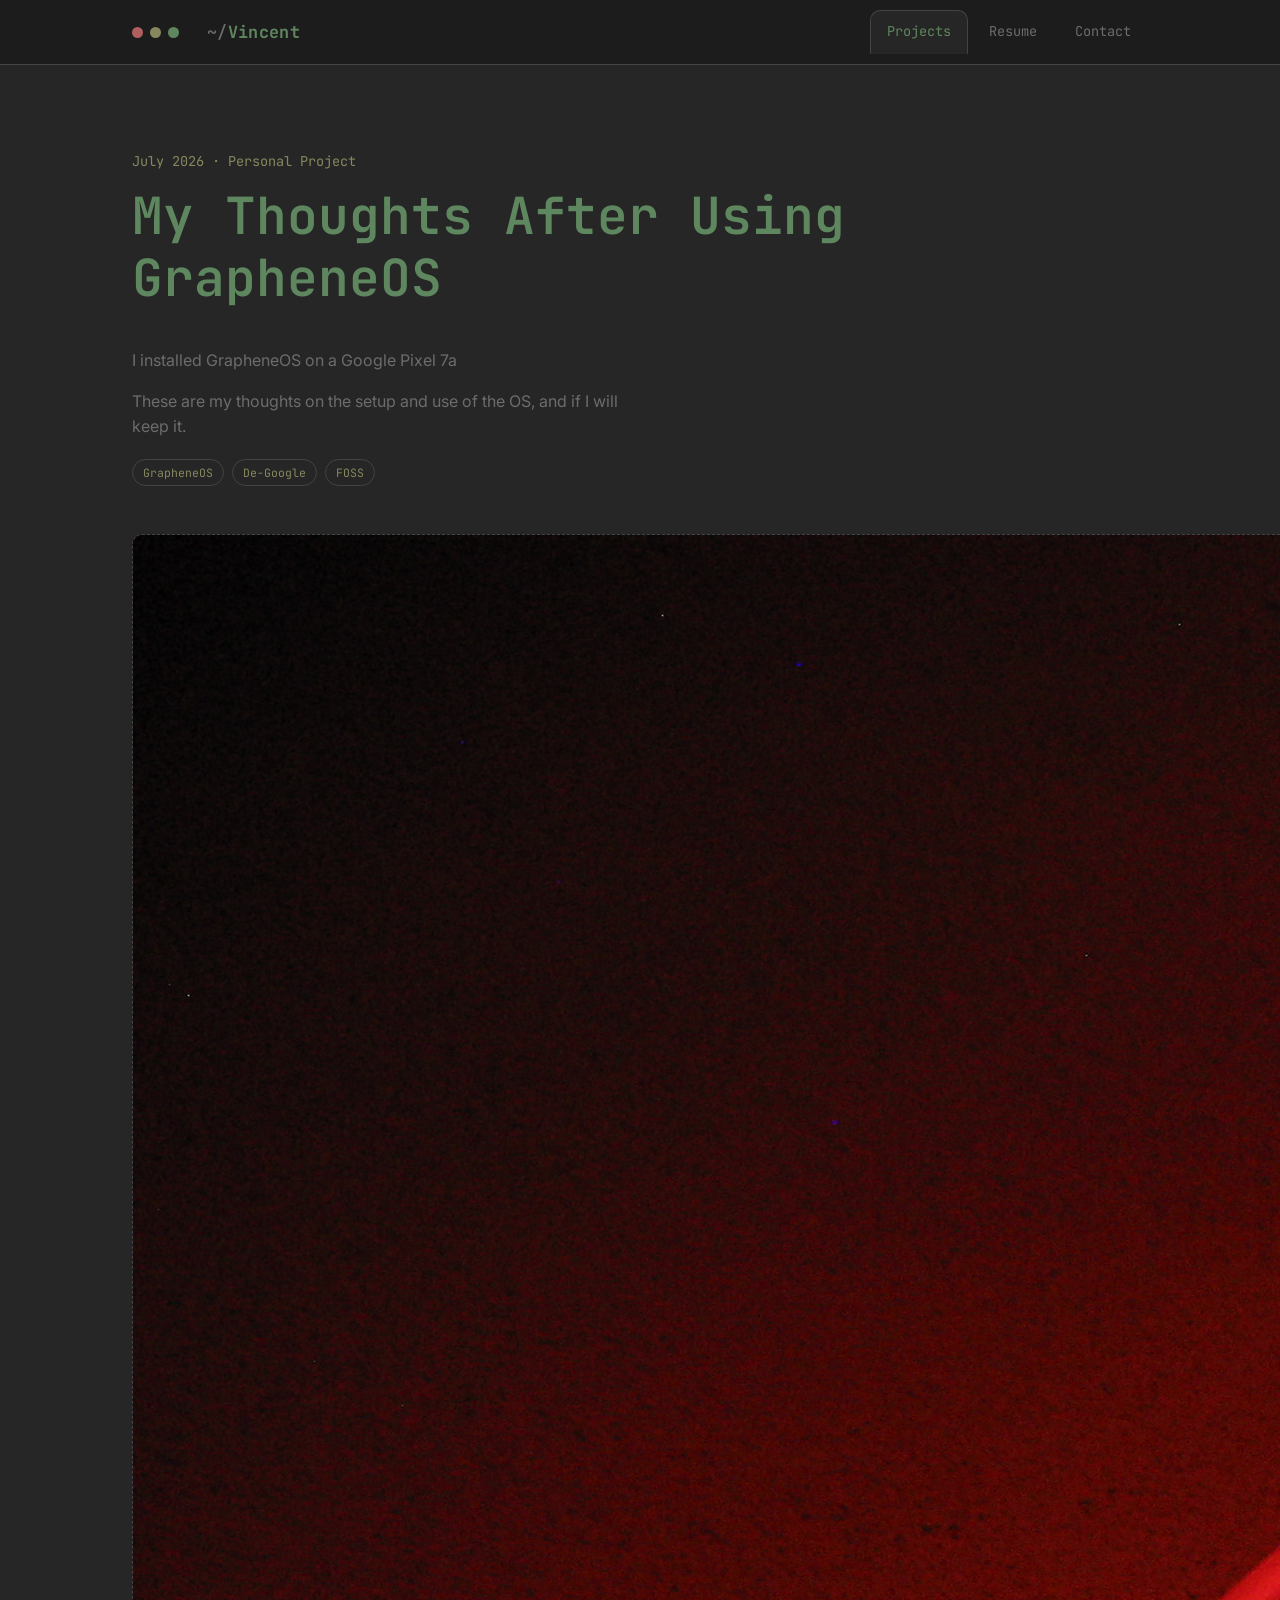
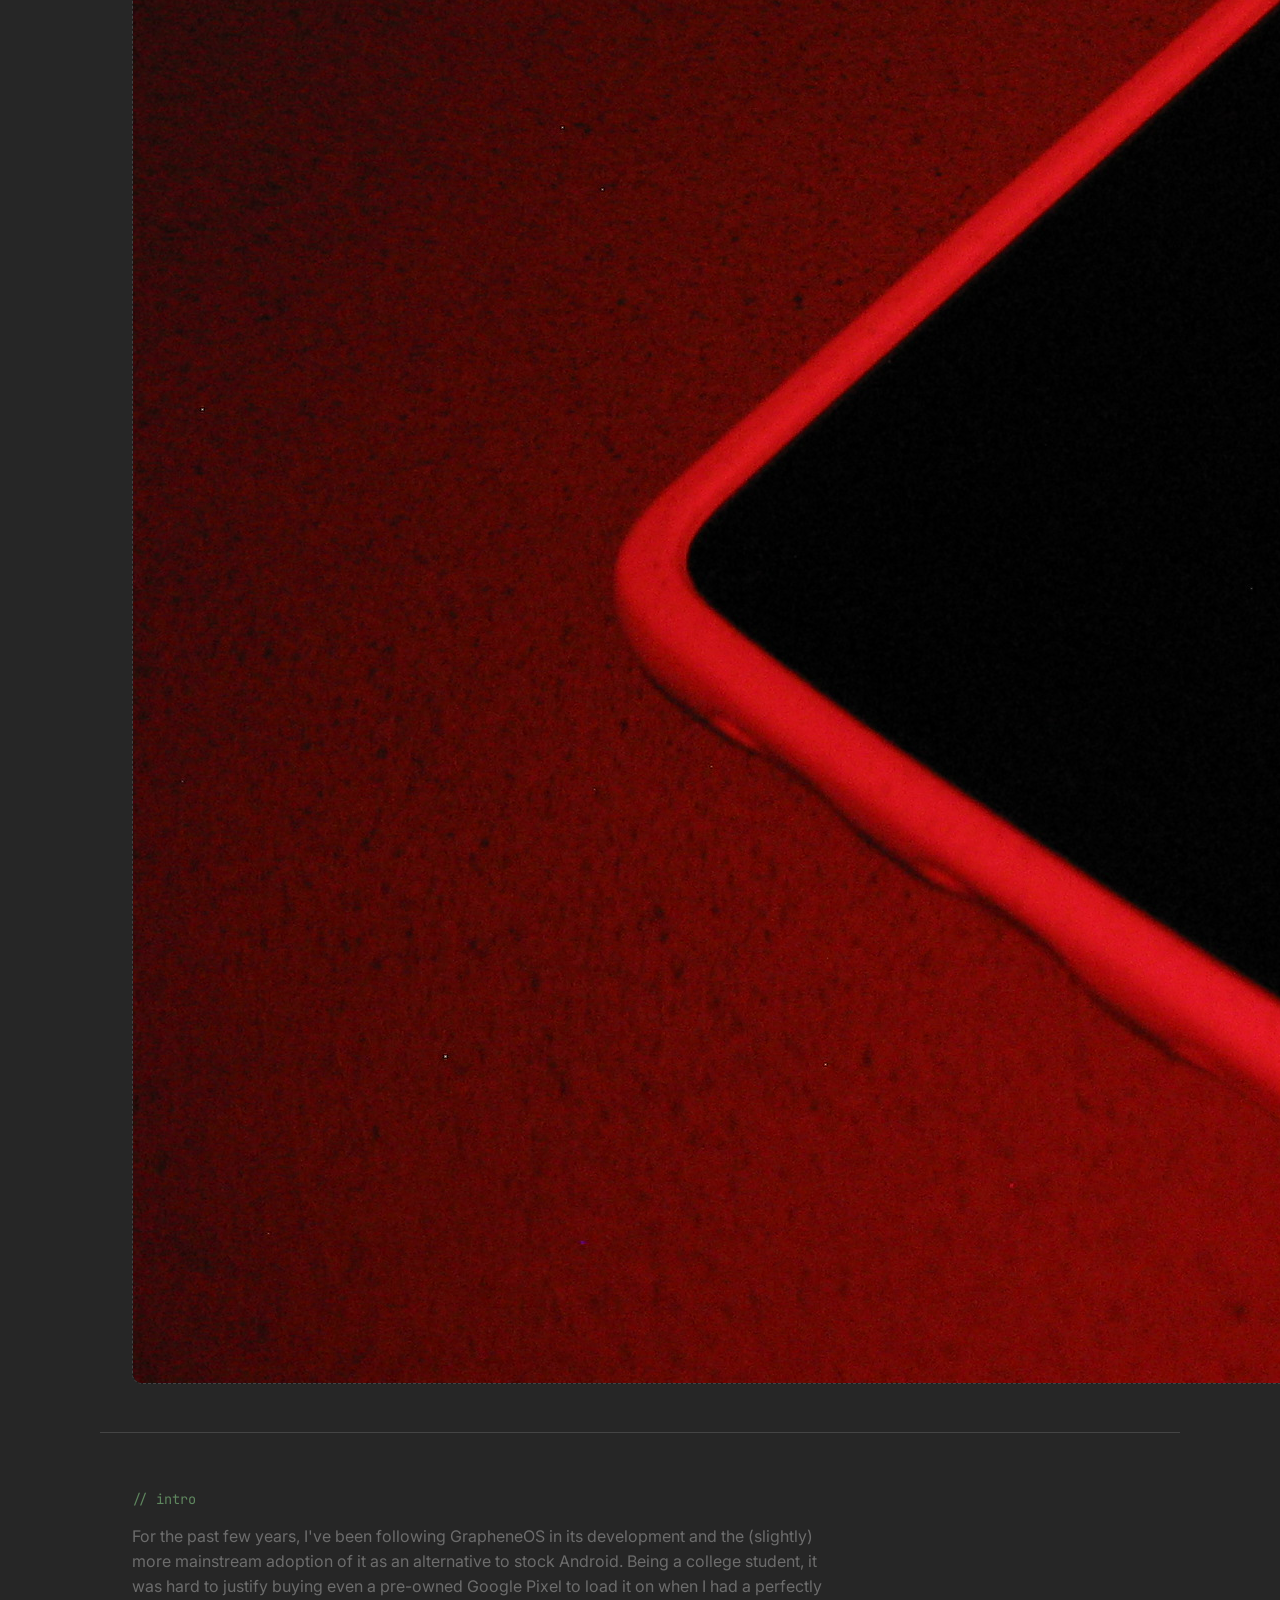
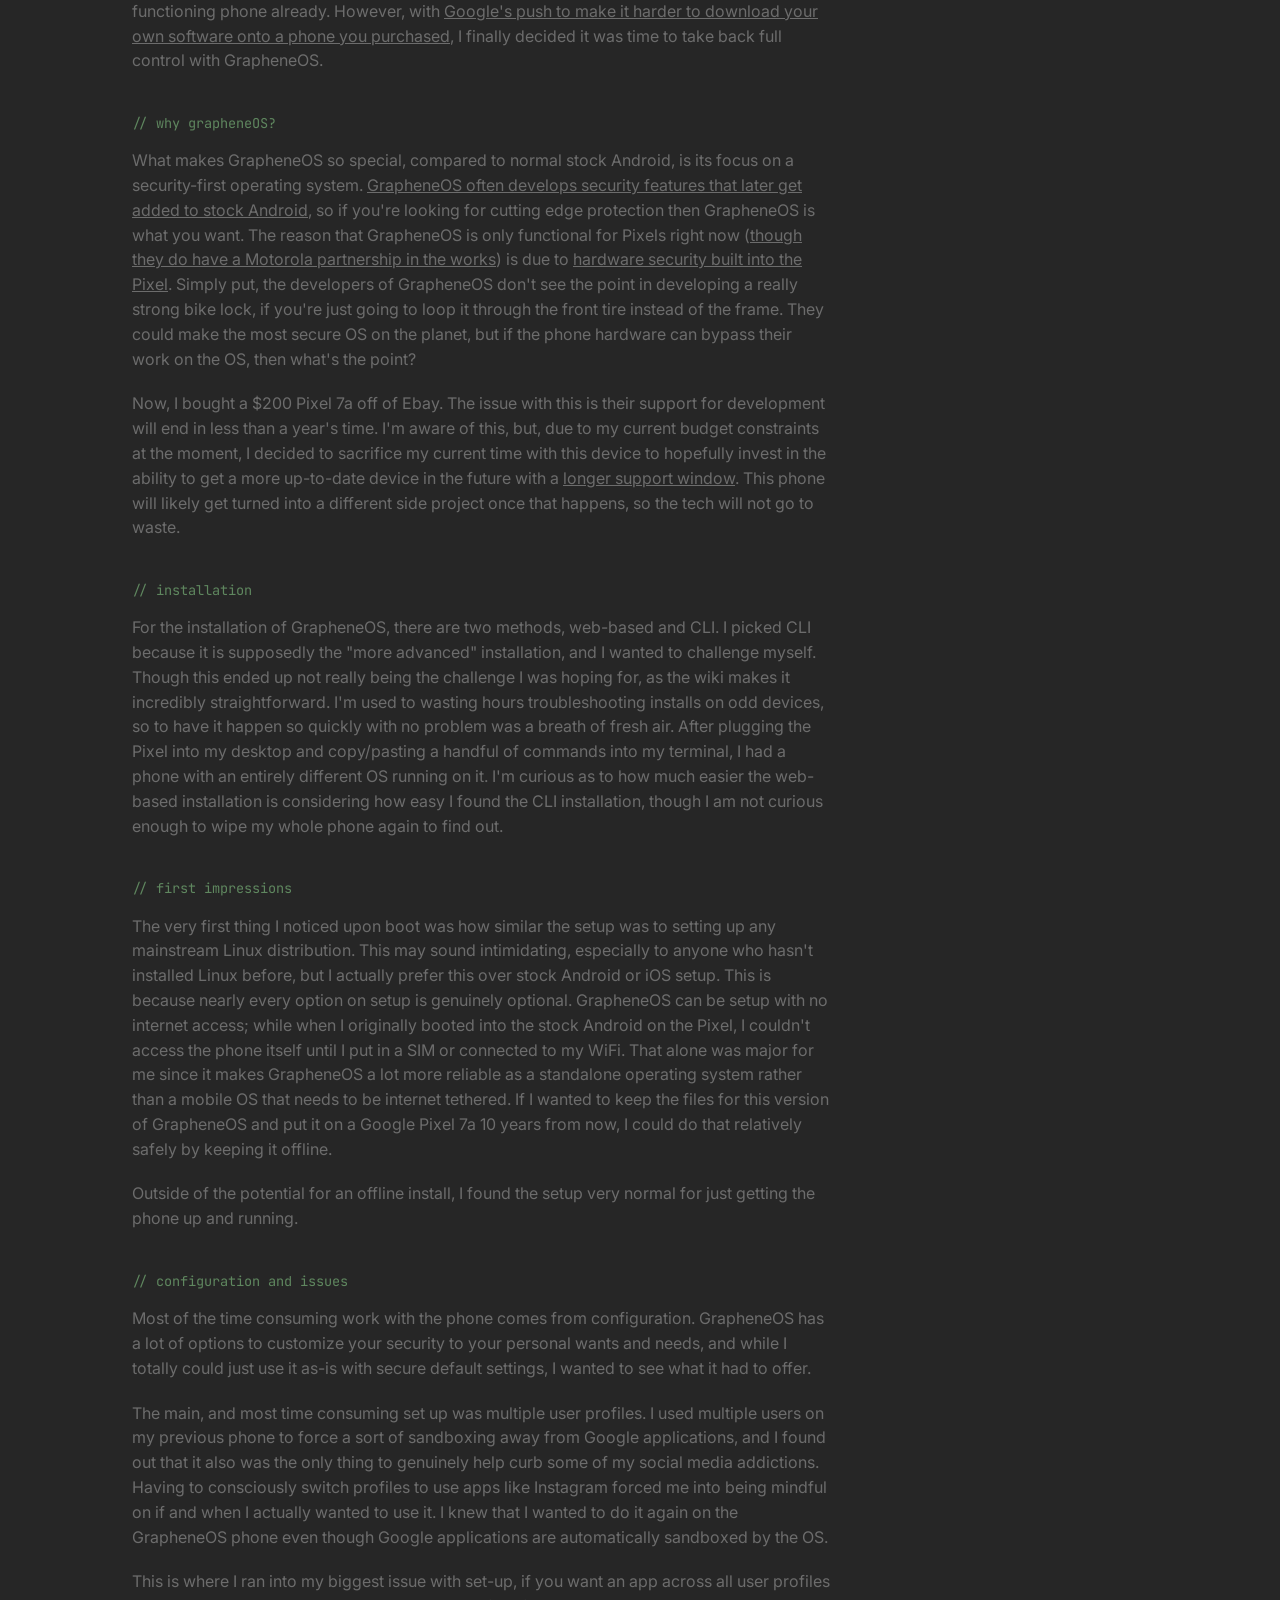
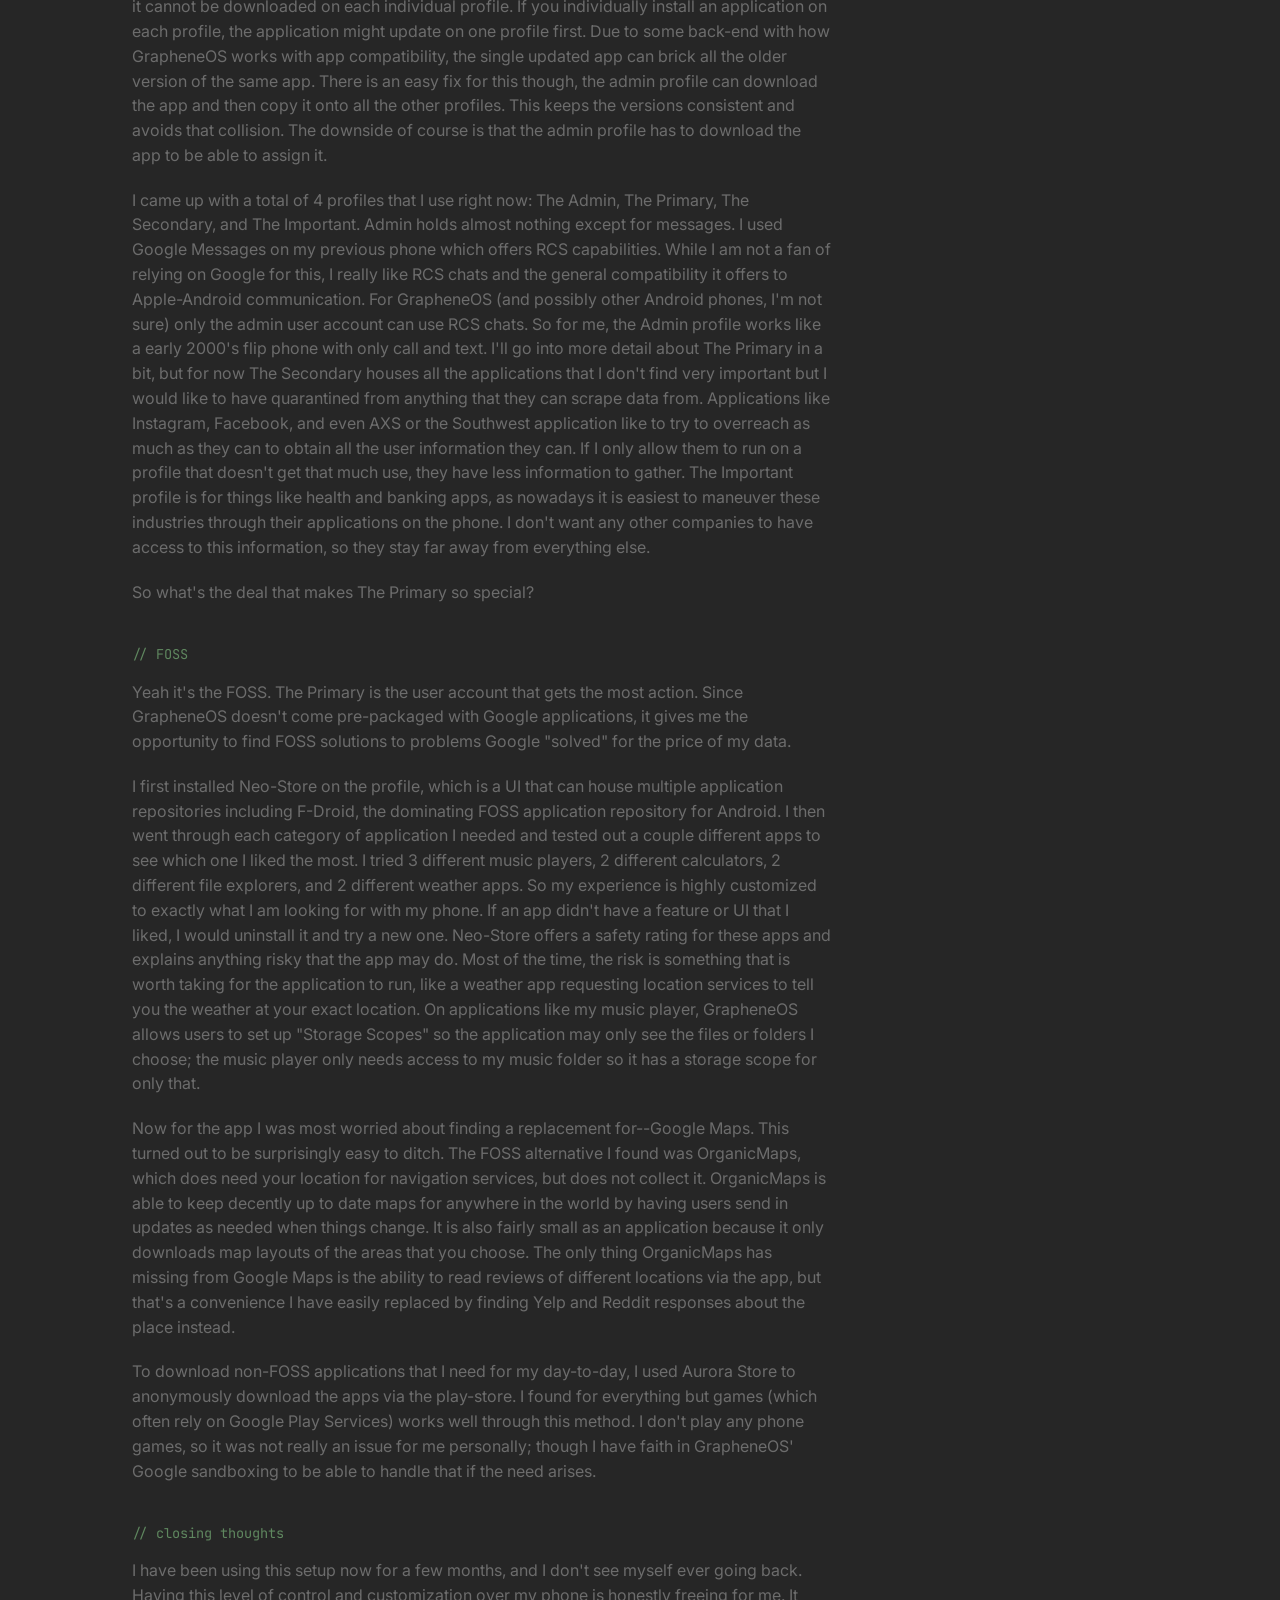
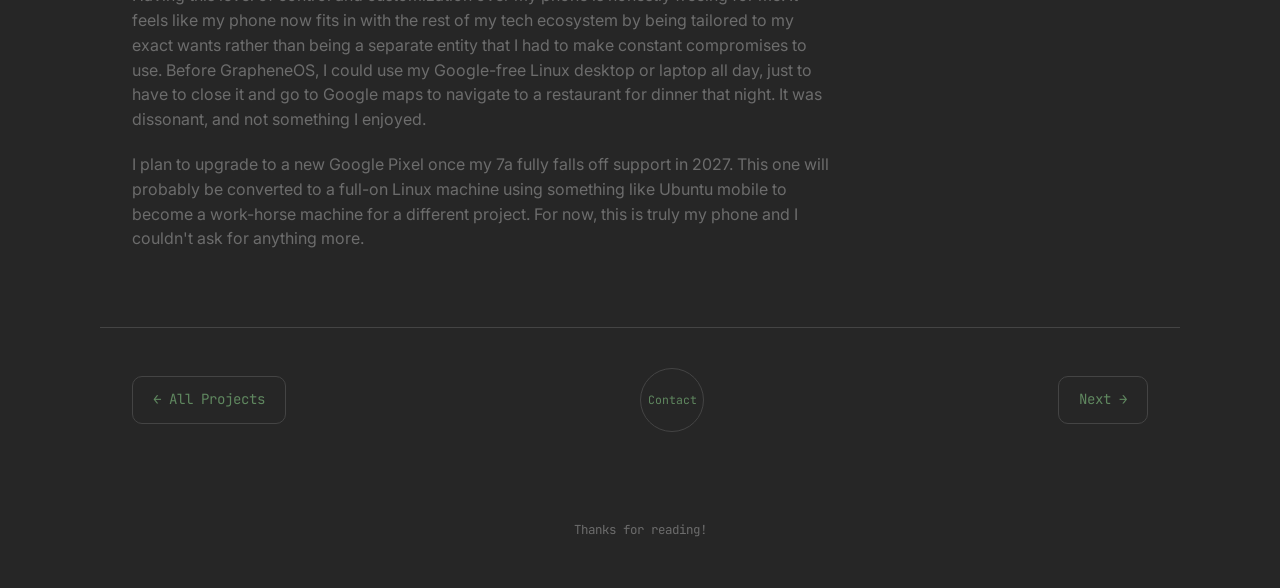
==== grapheneOS.html @ dad9c782 "Add files via upload" ====
<!DOCTYPE html>
<html lang="en">
<head>
<meta charset="UTF-8">
<meta name="viewport" content="width=device-width, initial-scale=1.0">
<title>GrapheneOS Thoughts — Vincent</title>
<link rel="preconnect" href="https://fonts.googleapis.com">
<link rel="preconnect" href="https://fonts.gstatic.com" crossorigin>
<link href="https://fonts.googleapis.com/css2?family=JetBrains+Mono:wght@400;500;600;700&family=Inter:wght@400;500;600&display=swap" rel="stylesheet">
<link rel="stylesheet" href="styles.css">
<style>
  /* ---------------- page-specific: Project article ---------------- */
  .project-hero{ padding-top: 72px; padding-bottom: 8px; }
  .project-hero h1{ font-size: clamp(2.2rem, 4.5vw, 3.2rem); font-weight: 600; margin-top: 8px; }
  .project-hero .meta{ font-family: var(--mono); font-size: 0.85rem; color: var(--accent-amber); }

  .project-intro{ padding-top: 32px; padding-bottom: 48px; }
  .intro-grid{ display:grid; grid-template-columns: 1fr 1fr; gap: 48px; align-items:start; }
  .intro-text p{ color: var(--text-dim); margin: 0 0 16px; max-width: 52ch; }
  .tags{ display:flex; gap:8px; flex-wrap:wrap; margin-top: 20px; }
  .tags span{
    font-family: var(--mono);
    font-size: 0.72rem;
    padding: 4px 10px;
    border-radius: 999px;
    border: 1px solid var(--border);
    color: var(--accent-amber);
  }
  .intro-picture{
    aspect-ratio: 4 / 3;
    border: 1px dashed var(--border);
    border-radius: var(--radius);
    background: var(--bg-alt);
    display:flex; align-items:center; justify-content:center;
    font-family: var(--mono);
    color: var(--text-dim);
    font-size: 0.9rem;
  }
  

  @media (max-width: 760px){
    .intro-grid{ grid-template-columns: 1fr; }
  }

  .project-body{ border-top: 1px solid var(--border); padding-top: 56px; padding-bottom: 56px; }
  .project-body .eyebrow{ margin-top: 40px; }
  .project-body .eyebrow:first-child{ margin-top: 0; }
  .project-body p:not(.eyebrow){ color: var(--text-dim); max-width: 70ch; margin: 0 0 20px; }

  /* Prev / Contact / Next pager */
  .project-pager{
    border-top: 1px solid var(--border);
    display:flex;
    align-items:center;
    justify-content:space-between;
    gap: 16px;
    padding-top: 40px;
    padding-bottom: 56px;
  }
  .pager-contact{
    border-radius: 50%;
    width: 64px; height: 64px;
    padding: 0;
    display:flex; align-items:center; justify-content:center;
    text-align:center;
    font-size: 0.72rem;
    line-height:1.1;
    flex: 0 0 auto;
  }

  @media (max-width: 560px){
    .project-pager{ padding-top:32px; padding-bottom:40px; }
    .project-pager .btn{ padding: 12px 14px; font-size: 0.8rem; }
  }
</style>
</head>
<body>

  <!-- ===== Top bar ===== -->
  <header class="topbar">
    <div class="wrap topbar-inner">
      <div class="dots" aria-hidden="true"><span></span><span></span><span></span></div>
      <a class="logo" href="index.html">Vincent</a>

      <button class="menu-toggle" id="menuToggle" aria-label="Toggle navigation" aria-expanded="false">[ ]</button>

      <nav class="tabs" id="navTabs">
        <a href="projects.html" class="nav-link active">Projects</a>
        <a href="resume.html" class="nav-link">Resume</a>
        <a href="contact.html" class="nav-link">Contact</a>
      </nav>
    </div>
  </header>

  <main>
    <!-- ===== Title ===== -->
    <section class="project-hero wrap">
      <p class="meta">July 2026 · Personal Project </p>
      <h1>My Thoughts After Using GrapheneOS</h1>
    </section>

    <!-- ===== Intro: summary + picture ===== -->
    <section class="project-intro wrap">
      <div class="intro-grid">
        <div class="intro-text">
          <p>I installed GrapheneOS on a Google Pixel 7a</p>
          <p>These are my thoughts on the setup and use of the OS, and if I will keep it.</p>
          <div class="tags"><span>GrapheneOS</span><span>De-Google</span><span>FOSS</span></div>
        </div>
        <div class="intro-picture" aria-hidden="true">Picture</div>
        <img class="intro-picture" src="grapheneOS.JPG" alt="My phone with GrapheneOS">
      </div>
    </section>

    <!-- ===== Full write-up ===== -->
    <section class="project-body wrap">
      <p class="eyebrow">// intro</p>
      <p> For the past few years, I've been following GrapheneOS in its development and the (slightly) more mainstream adoption of it as an alternative to stock Android. Being a college student, it was hard to justify buying even a pre-owned Google Pixel to load it on when I had a perfectly functioning phone already. However, with <a href="https://arstechnica.com/gadgets/2025/08/google-will-block-sideloading-of-unverified-android-apps-starting-next-year/">Google's push to make it harder to download your own software onto a phone you purchased</a>, I finally decided it was time to take back full control with GrapheneOS.  </p>

      <p class="eyebrow">// why grapheneOS?</p>
      <p> What makes GrapheneOS so special, compared to normal stock Android, is its focus on a security-first operating system. <a href="https://grapheneos.org/features#more-complete-patching">GrapheneOS often develops security features that later get added to stock Android</a>, so if you're looking for cutting edge protection then GrapheneOS is what you want. The reason that GrapheneOS is only functional for Pixels right now (<a href="https://motorolanews.com/motorola-three-new-b2b-solutions-at-mwc-2026/">though they do have a Motorola partnership in the works</a>) is due to <a href="https://grapheneos.org/faq#device-support">hardware security built into the Pixel</a>. Simply put, the developers of GrapheneOS don't see the point in developing a really strong bike lock, if you're just going to loop it through the front tire instead of the frame. They could make the most secure OS on the planet, but if the phone hardware can bypass their work on the OS, then what's the point?   </p>
      <p> Now, I bought a $200 Pixel 7a off of Ebay. The issue with this is their support for development will end in less than a year's time. I'm aware of this, but, due to my current budget constraints at the moment, I decided to sacrifice my current time with this device to hopefully invest in the ability to get a more up-to-date device in the future with a <a href="https://grapheneos.org/faq#device-lifetime">longer support window</a>. This phone will likely get turned into a different side project once that happens, so the tech will not go to waste. </p>

      <p class="eyebrow">// installation</p>
      <p> For the installation of GrapheneOS, there are two methods, web-based and CLI. I picked CLI because it is supposedly the "more advanced" installation, and I wanted to challenge myself. Though this ended up not really being the challenge I was hoping for, as the wiki makes it incredibly straightforward. I'm used to wasting hours troubleshooting installs on odd devices, so to have it happen so quickly with no problem was a breath of fresh air. After plugging the Pixel into my desktop and copy/pasting a handful of commands into my terminal, I had a phone with an entirely different OS running on it. I'm curious as to how much easier the web-based installation is considering how easy I found the CLI installation, though I am not curious enough to wipe my whole phone again to find out.  </p>
      <p class="eyebrow">// first impressions</p>
      <p> The very first thing I noticed upon boot was how similar the setup was to setting up any mainstream Linux distribution. This may sound intimidating, especially to anyone who hasn't installed Linux before, but I actually prefer this over stock Android or iOS setup. This is because nearly every option on setup is genuinely optional. GrapheneOS can be setup with no internet access; while when I originally booted into the stock Android on the Pixel, I couldn't access the phone itself until I put in a SIM or connected to my WiFi. That alone was major for me since it makes GrapheneOS a lot more reliable as a standalone operating system rather than a mobile OS that needs to be internet tethered. If I wanted to keep the files for this version of GrapheneOS and put it on a Google Pixel 7a 10 years from now, I could do that relatively safely by keeping it offline. </p>
      <p> Outside of the potential for an offline install, I found the setup very normal for just getting the phone up and running. </p>
      
      <p class="eyebrow">// configuration and issues</p>
      <p> Most of the time consuming work with the phone comes from configuration. GrapheneOS has a lot of options to customize your security to your personal wants and needs, and while I totally could just use it as-is with secure default settings, I wanted to see what it had to offer. </p>
      <p> The main, and most time consuming set up was multiple user profiles. I used multiple users on my previous phone to force a sort of sandboxing away from Google applications, and I found out that it also was the only thing to genuinely help curb some of my social media addictions. Having to consciously switch profiles to use apps like Instagram forced me into being mindful on if and when I actually wanted to use it. I knew that I wanted to do it again on the GrapheneOS phone even though Google applications are automatically sandboxed by the OS.  </p>
      <p> This is where I ran into my biggest issue with set-up, if you want an app across all user profiles it cannot be downloaded on each individual profile. If you individually install an application on each profile, the application might update on one profile first. Due to some back-end with how GrapheneOS works with app compatibility, the single updated app can brick all the older version of the same app. There is an easy fix for this though, the admin profile can download the app and then copy it onto all the other profiles. This keeps the versions consistent and avoids that collision. The downside of course is that the admin profile has to download the app to be able to assign it. </p>
      <p> I came up with a total of 4 profiles that I use right now: The Admin, The Primary, The Secondary, and The Important. Admin holds almost nothing except for messages. I used Google Messages on my previous phone which offers RCS capabilities. While I am not a fan of relying on Google for this, I really like RCS chats and the general compatibility it offers to Apple-Android communication. For GrapheneOS (and possibly other Android phones, I'm not sure) only the admin user account can use RCS chats. So for me, the Admin profile works like a early 2000's flip phone with only call and text. I'll go into more detail about The Primary in a bit, but for now The Secondary houses all the applications that I don't find very important but I would like to have quarantined from anything that they can scrape data  from. Applications like Instagram, Facebook, and even AXS or the Southwest application like to try to overreach as much as they can to obtain all the user information they can. If I only allow them to run on a profile that doesn't get that much use, they have less information to gather. The Important profile is for things like health and banking apps, as nowadays it is easiest to maneuver these industries through their applications on the phone. I don't want any other companies to have access to this information, so they stay far away from everything else. </p>
      <p> So what's the deal that makes The Primary so special? </p>

      <p class="eyebrow">// FOSS</p>
      <p> Yeah it's the FOSS. The Primary is the user account that gets the most action. Since GrapheneOS doesn't come pre-packaged with Google applications, it gives me the opportunity to find FOSS solutions to problems Google "solved" for the price of my data.  </p>
      <p> I first installed Neo-Store on the profile, which is a UI that can house multiple application repositories including F-Droid, the dominating FOSS application repository for Android. I then went through each category of application I needed and tested out a couple different apps to see which one I liked the most. I tried 3 different music players, 2 different calculators, 2 different file explorers, and 2 different weather apps. So my experience is highly customized to exactly what I am looking for with my phone. If an app didn't have a feature or UI that I liked, I would uninstall it and try a new one. Neo-Store offers a safety rating for these apps and explains anything risky that the app may do. Most of the time, the risk is something that is worth taking for the application to run, like a weather app requesting location services to tell you the weather at your exact location. On applications like my music player, GrapheneOS allows users to set up "Storage Scopes" so the application may only see the files or folders I choose; the music player only needs access to my music folder so it has a storage scope for only that.  </p>
      <p> Now for the app I was most worried about finding a replacement for--Google Maps. This turned out to be surprisingly easy to ditch. The FOSS alternative I found was OrganicMaps, which does need your location for navigation services, but does not collect it. OrganicMaps is able to keep decently up to date maps for anywhere in the world by having users send in updates as needed when things change. It is also fairly small as an application because it only downloads map layouts of the areas that you choose. The only thing OrganicMaps has missing from Google Maps is the ability to read reviews of different locations via the app, but that's a convenience I have easily replaced by finding Yelp and Reddit responses about the place instead. </p>
      <p> To download non-FOSS applications that I need for my day-to-day, I used Aurora Store to anonymously download the apps via the play-store. I found for everything but games (which often rely on Google Play Services) works well through this method. I don't play any phone games, so it was not really an issue for me personally; though I have faith in GrapheneOS' Google sandboxing to be able to handle that if the need arises. </p>

      <p class="eyebrow">// closing thoughts</p>
      <p> I have been using this setup now for a few months, and I don't see myself ever going back. Having this level of control and customization over my phone is honestly freeing for me. It feels like my phone now fits in with the rest of my tech ecosystem by being tailored to my exact wants rather than being a separate entity that I had to make constant compromises to use. Before GrapheneOS, I could use my Google-free Linux desktop or laptop all day, just to have to close it and go to Google maps to navigate to a restaurant for dinner that night. It was dissonant, and not something I enjoyed.  </p>
      <p> I plan to upgrade to a new Google Pixel once my 7a fully falls off support in 2027. This one will probably be converted to a full-on Linux machine using something like Ubuntu mobile to become a work-horse machine for a different project. For now, this is truly my phone and I couldn't ask for anything more. </p>
    </section>

    <!-- ===== Prev / Contact / Next ===== -->
    <nav class="project-pager wrap" aria-label="Project navigation">
      <a class="btn ghost" href="projects.html">← All Projects</a>
      <a class="btn ghost pager-contact" href="contact.html">Contact</a>
      <a class="btn ghost" href="project-02.html">Next →</a>
    </nav>
  </main>

  <footer>
    Thanks for reading!
  </footer>

  <script src="script.js"></script>

</body>
</html>
---- styles.css ----
/* ============================================================
   Shared design system — code editor / terminal aesthetic
   Used by: index.html, contact.html (and any future page)
   ============================================================ */

:root{
  /* ---- color tokens (syntax-highlight inspired) ---- */
  --bg:            #262626;
  --bg-alt:        #1c1c1c;
  --bg-tab:        #1c1c1c;
  --border:        #444444;
  --text:          #5f875f;
  --text-dim:      #6c6c6c;
  --accent-violet: #af5f5f; /* keyword */
  --accent-amber:  #87875f; /* string */
  --accent-teal:   #5f875f; /* function */

  --mono: 'JetBrains Mono', ui-monospace, SFMono-Regular, Menlo, monospace;
  --sans: 'Inter', system-ui, -apple-system, sans-serif;

  --radius: 10px;
  --content-w: 1080px;
}

*{ box-sizing: border-box; }
html{ scroll-behavior: smooth; }
@media (prefers-reduced-motion: reduce){
  html{ scroll-behavior: auto; }
  *{ animation-duration: 0.001ms !important; animation-iteration-count: 1 !important; transition-duration: 0.001ms !important; }
}

body{
  margin:0;
  background: var(--bg);
  color: var(--text);
  font-family: var(--sans);
  line-height: 1.55;
  -webkit-font-smoothing: antialiased;
}

a{ color: inherit; }

.wrap{
  max-width: var(--content-w);
  margin: 0 auto;
  padding-left: 32px;
  padding-right: 32px;
}

/* ---------------- Top bar : editor tab strip ---------------- */
.topbar{
  position: sticky;
  top: 0;
  z-index: 50;
  background: var(--bg-tab);
  border-bottom: 1px solid var(--border);
}
.topbar-inner{
  display:flex;
  align-items:center;
  justify-content: space-between;
  height: 64px;
  gap: 24px;
}
.dots{
  display:flex;
  gap:7px;
  flex: 0 0 auto;
}
.dots span{
  width:11px; height:11px; border-radius:50%;
  display:inline-block;
}
.dots span:nth-child(1){ background: var(--accent-violet); }
.dots span:nth-child(2){ background: var(--accent-amber); }
.dots span:nth-child(3){ background: var(--accent-teal); }

.logo{
  font-family: var(--mono);
  font-weight: 700;
  font-size: 1.05rem;
  letter-spacing: 0.02em;
  white-space: nowrap;
  margin-right: auto;
  padding-left: 4px;
  text-decoration:none;
  color: inherit;
}
.logo::before{ content: "~/"; color: var(--text-dim); font-weight: 500; }

nav.tabs{
  display:flex;
  gap: 4px;
}
nav.tabs a{
  font-family: var(--mono);
  font-size: 0.85rem;
  text-decoration:none;
  color: var(--text-dim);
  padding: 10px 16px;
  border-radius: var(--radius) var(--radius) 0 0;
  border: 1px solid transparent;
  transition: color .15s ease, background .15s ease, border-color .15s ease;
}
nav.tabs a:hover{
  color: var(--text);
  background: var(--bg-alt);
}
nav.tabs a.active{
  color: var(--text);
  background: var(--bg);
  border-color: var(--border);
  border-bottom-color: var(--bg);
}
nav.tabs a:focus-visible,
a:focus-visible,
button:focus-visible,
input:focus-visible,
textarea:focus-visible{
  outline: 2px solid var(--accent-teal);
  outline-offset: 2px;
}

.menu-toggle{
  display:none;
  background:none;
  border:1px solid var(--border);
  border-radius: 6px;
  color: var(--text);
  width: 40px; height: 40px;
  font-family: var(--mono);
  cursor:pointer;
}

@media (max-width: 720px){
  nav.tabs{
    display:none;
    position:absolute;
    top: 64px; left:0; right:0;
    flex-direction:column;
    background: var(--bg-tab);
    border-bottom: 1px solid var(--border);
    padding: 8px 32px 16px;
    gap: 2px;
  }
  nav.tabs.open{ display:flex; }
  nav.tabs a{ border-radius: 6px; padding: 12px 14px; }
  .menu-toggle{ display:block; }
}

/* ---------------- shared section / type styling ---------------- */
section{ padding: 96px 0; }
.eyebrow{
  font-family: var(--mono);
  font-size: 0.85rem;
  color: var(--accent-teal);
  margin: 0 0 14px;
}
h1,h2,h3{ font-family: var(--mono); margin: 0; line-height:1.2; }

/* ---------------- buttons ---------------- */
.btn-row{ display:flex; gap:14px; flex-wrap:wrap; }
.btn{
  font-family: var(--mono);
  font-size: 0.88rem;
  text-decoration:none;
  padding: 12px 20px;
  border-radius: var(--radius);
  border: 1px solid var(--border);
  background:none;
  color: var(--text);
  cursor:pointer;
  transition: transform .15s ease, border-color .15s ease, background .15s ease;
}
.btn.primary{
  background: var(--accent-violet);
  color: var(--bg);
  border-color: var(--accent-violet);
  font-weight: 600;
}
.btn.primary:hover{ transform: translateY(-1px); }
.btn.ghost:hover{ border-color: var(--accent-teal); color: var(--accent-teal); }

/* ---------------- terminal / editor-window card chrome ---------------- */
/* Reused for the project card and the contact form — the site's signature motif */
.terminal-card{
  background: var(--bg-alt);
  border: 1px solid var(--border);
  border-radius: var(--radius);
  overflow:hidden;
}
.terminal-card .card-chrome{
  display:flex;
  align-items:center;
  gap:8px;
  padding: 12px 16px;
  background: var(--bg-tab);
  border-bottom: 1px solid var(--border);
  font-family: var(--mono);
  font-size: 0.78rem;
  color: var(--text-dim);
}
.terminal-card .card-chrome .dots{ margin-right: 6px; }

/* ---------------- form fields (contact form, and any future forms) ---------------- */
.field{ margin-bottom: 22px; }
.field label{
  display:block;
  font-family: var(--mono);
  font-size: 0.8rem;
  color: var(--text-dim);
  margin-bottom: 8px;
}
.field-input{
  display:flex;
  align-items:flex-start;
  gap: 10px;
  background: var(--bg-tab);
  border: 1px solid var(--border);
  border-radius: 8px;
  padding: 12px 14px;
  transition: border-color .15s ease;
}
.field-input:focus-within{ border-color: var(--accent-teal); }
.field-input .prefix{
  font-family: var(--mono);
  color: var(--accent-teal);
  line-height: 1.5;
  user-select: none;
}
.field-input input,
.field-input textarea{
  flex: 1;
  background: none;
  border: none;
  outline: none;
  color: var(--text);
  font-family: var(--sans);
  font-size: 0.95rem;
  line-height: 1.5;
  resize: vertical;
}
.field-input input::placeholder,
.field-input textarea::placeholder{ color: #55536420; color: #4b4959; }

/* ---------------- footer ---------------- */
footer{
  padding: 32px 0 48px;
  text-align:center;
  font-family: var(--mono);
  font-size: 0.78rem;
  color: var(--text-dim);
}
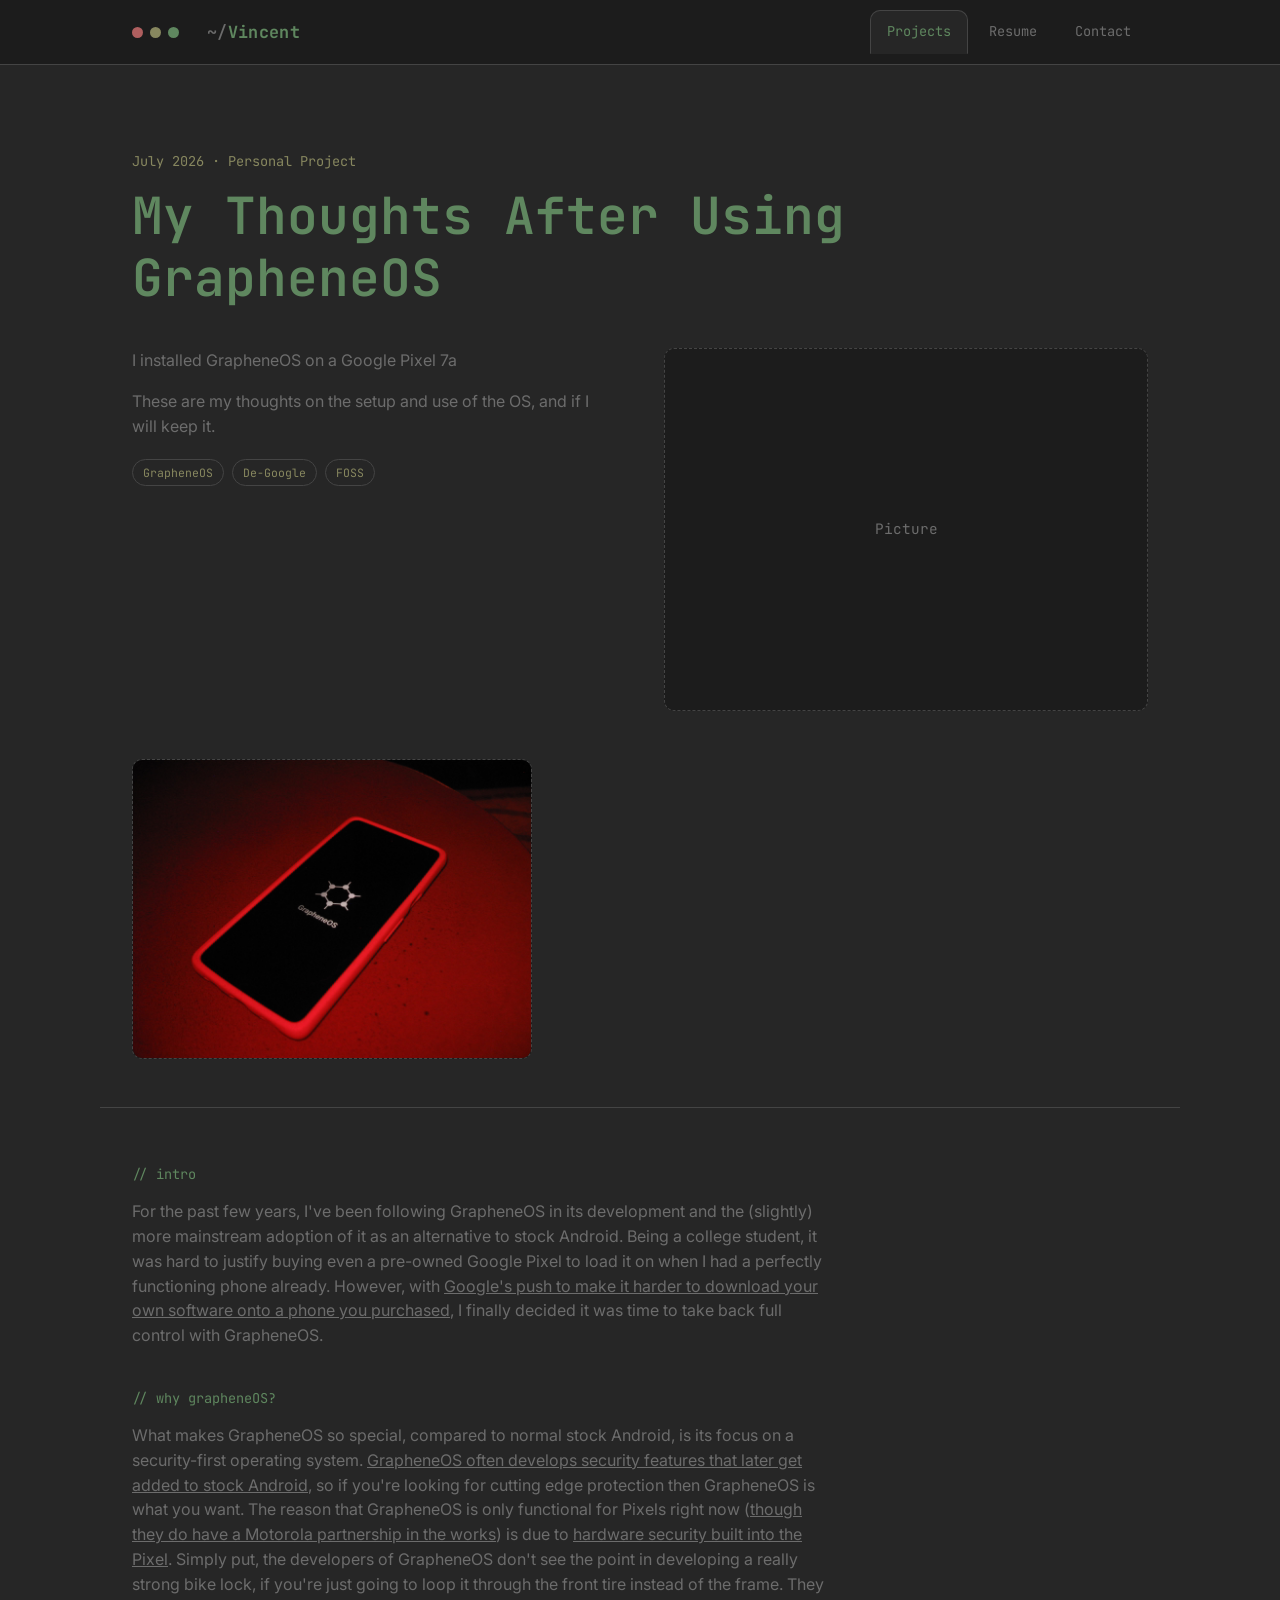
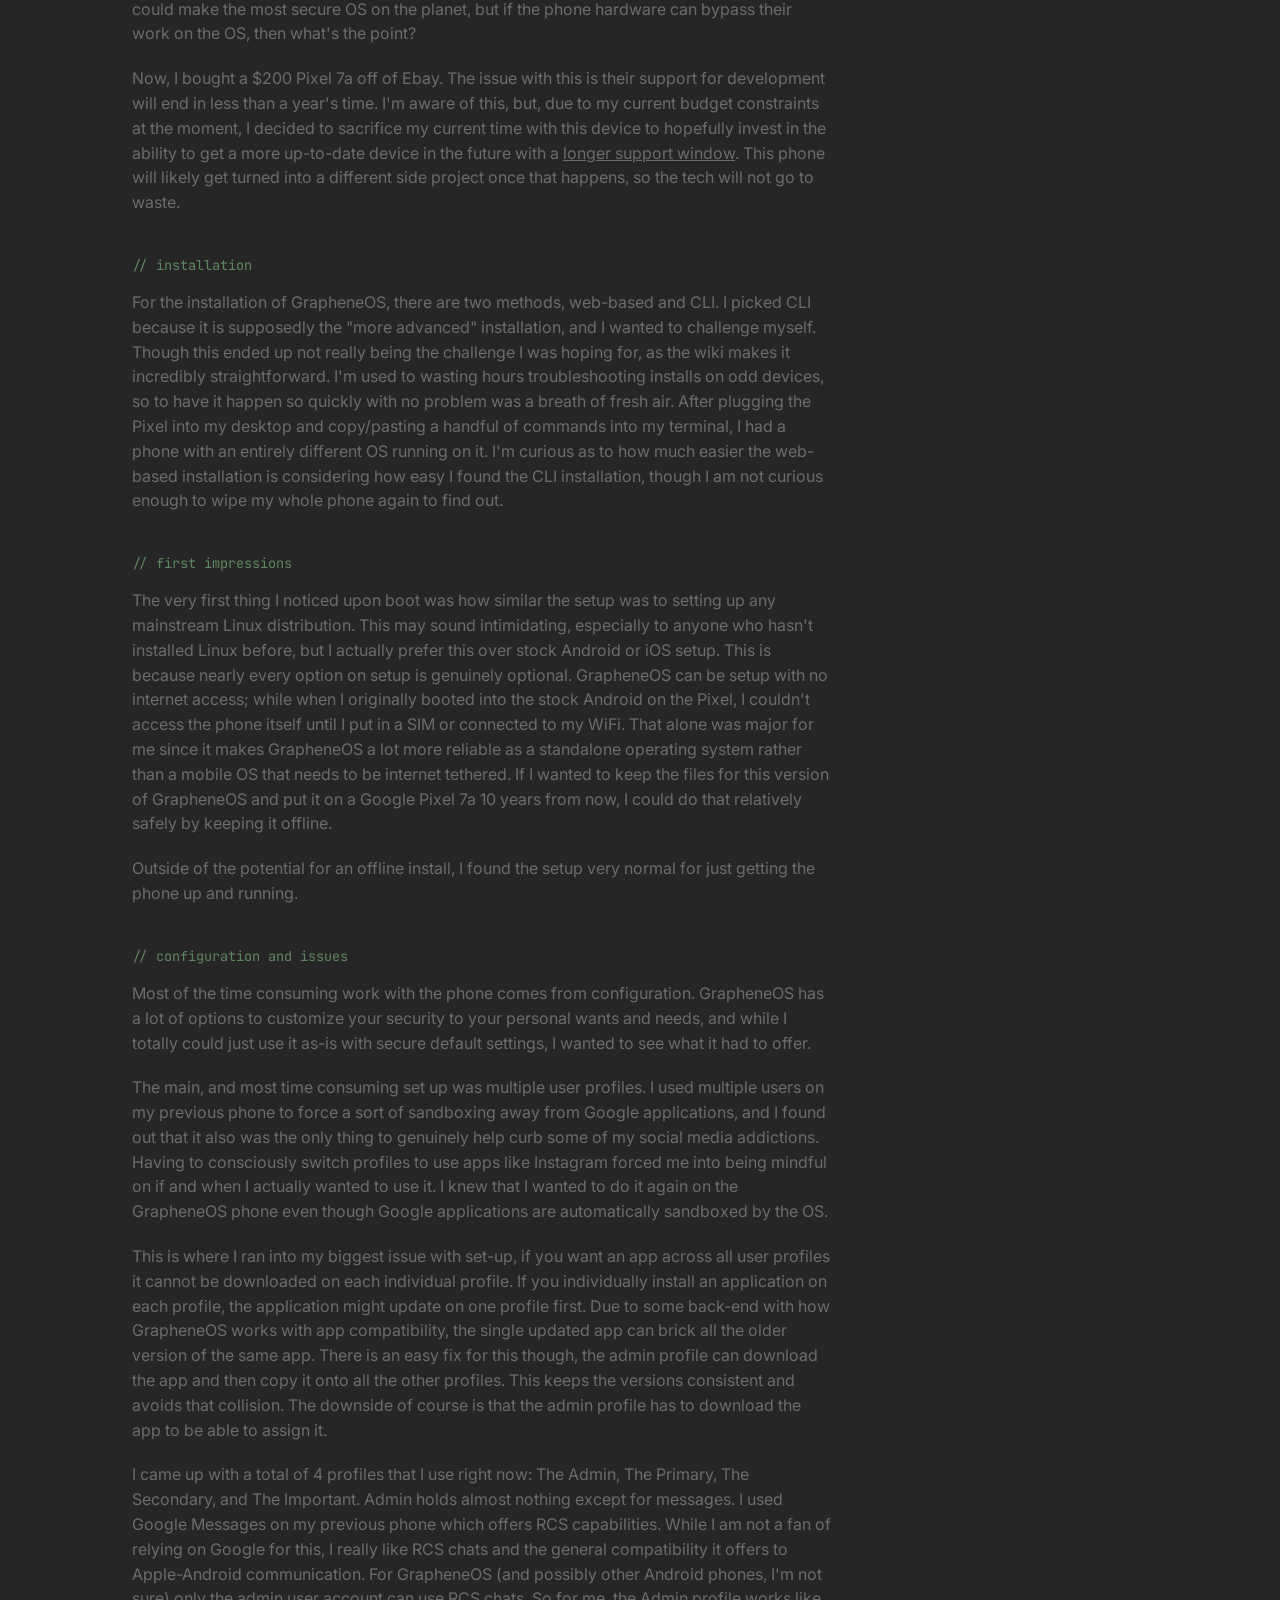
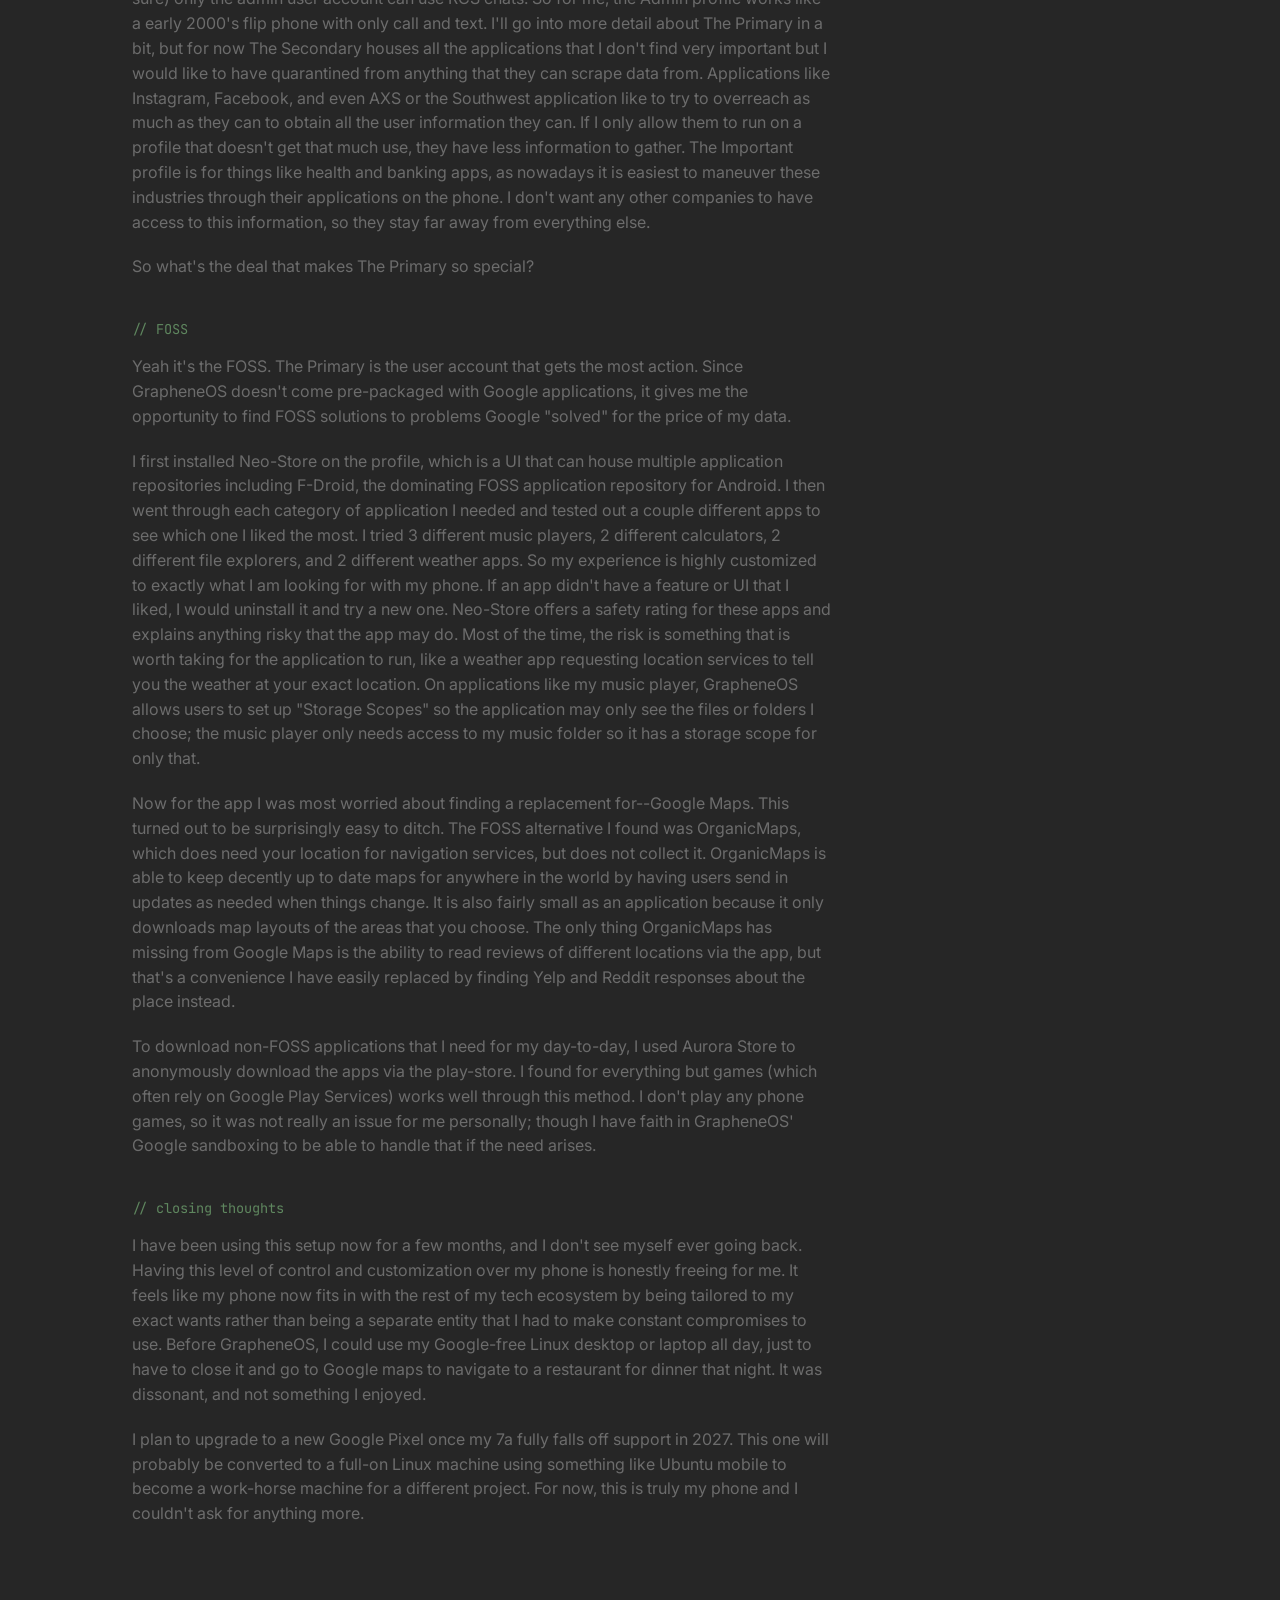
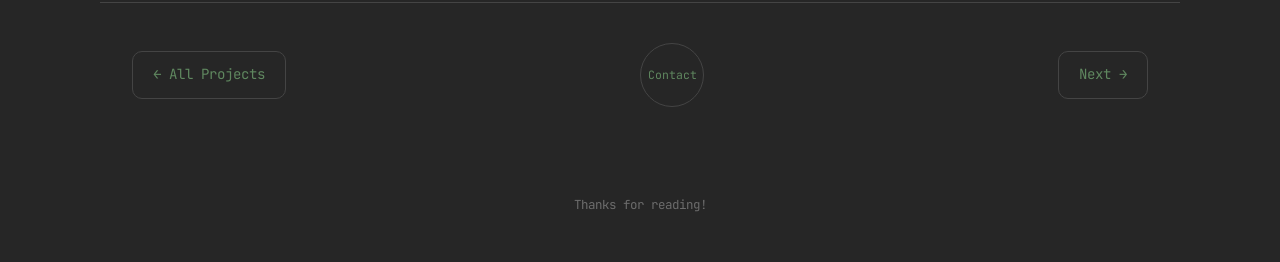
==== commit 823f070e: "Update grapheneOS.html" ====
--- a/grapheneOS.html
+++ b/grapheneOS.html
@@ -108,7 +108,7 @@
           <div class="tags"><span>GrapheneOS</span><span>De-Google</span><span>FOSS</span></div>
         </div>
         <div class="intro-picture" aria-hidden="true">Picture</div>
-        <img class="intro-picture" src="grapheneOS.JPG" alt="My phone with GrapheneOS">
+        <img class="intro-picture" src="grapheneOS.JPG" alt="My phone with GrapheneOS" width="400px">
       </div>
     </section>
 
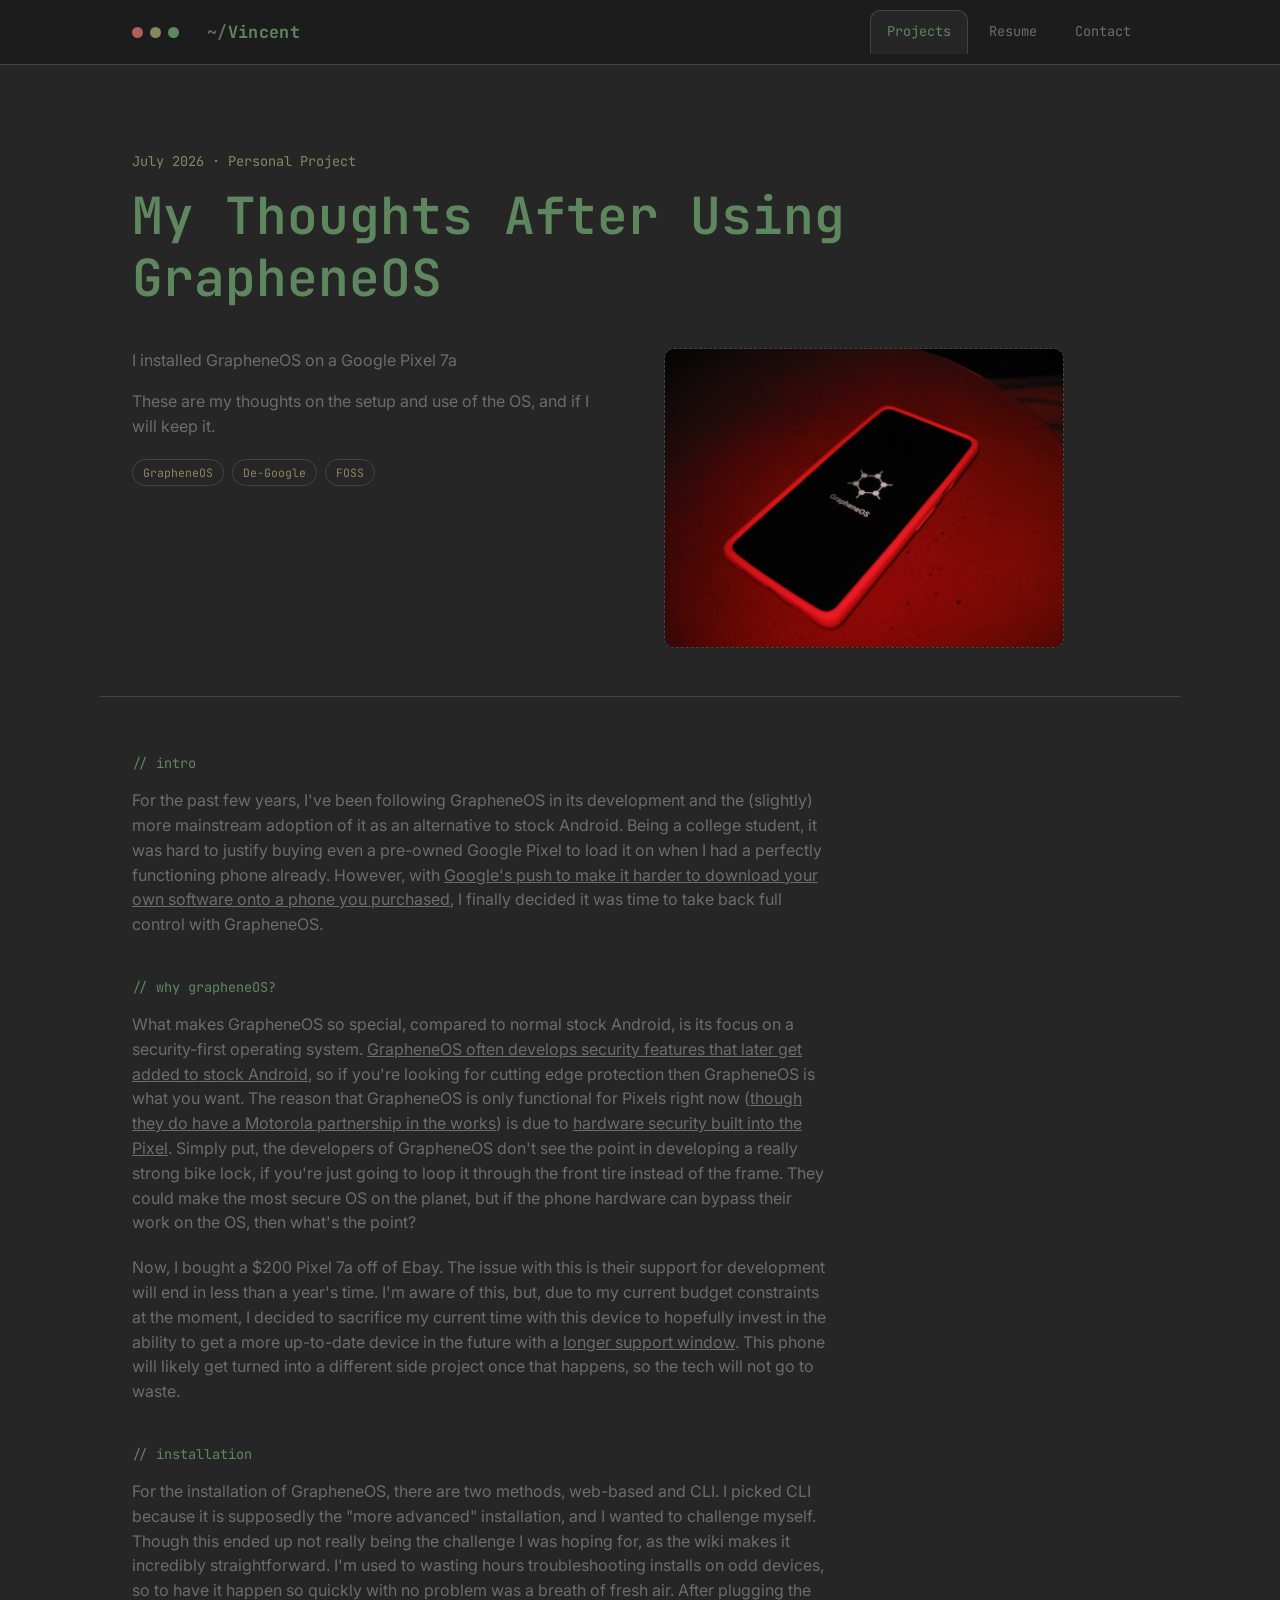
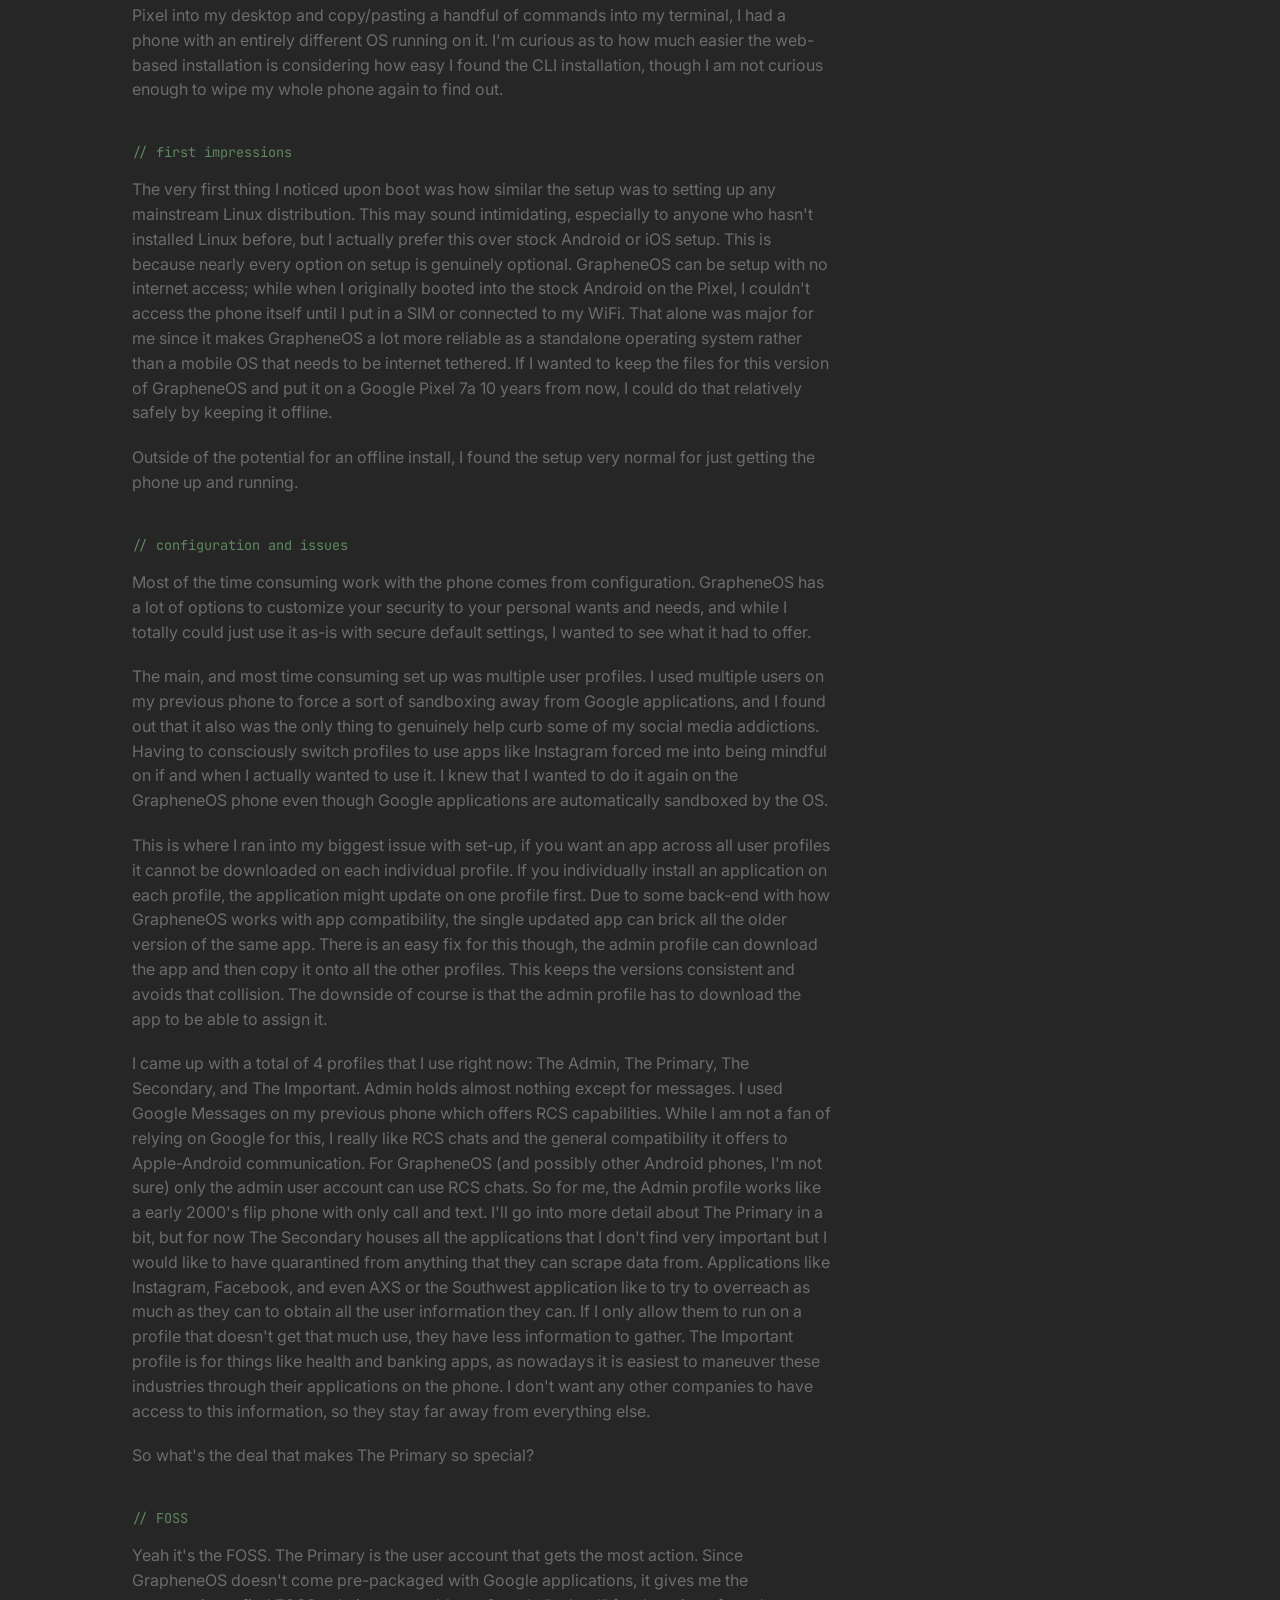
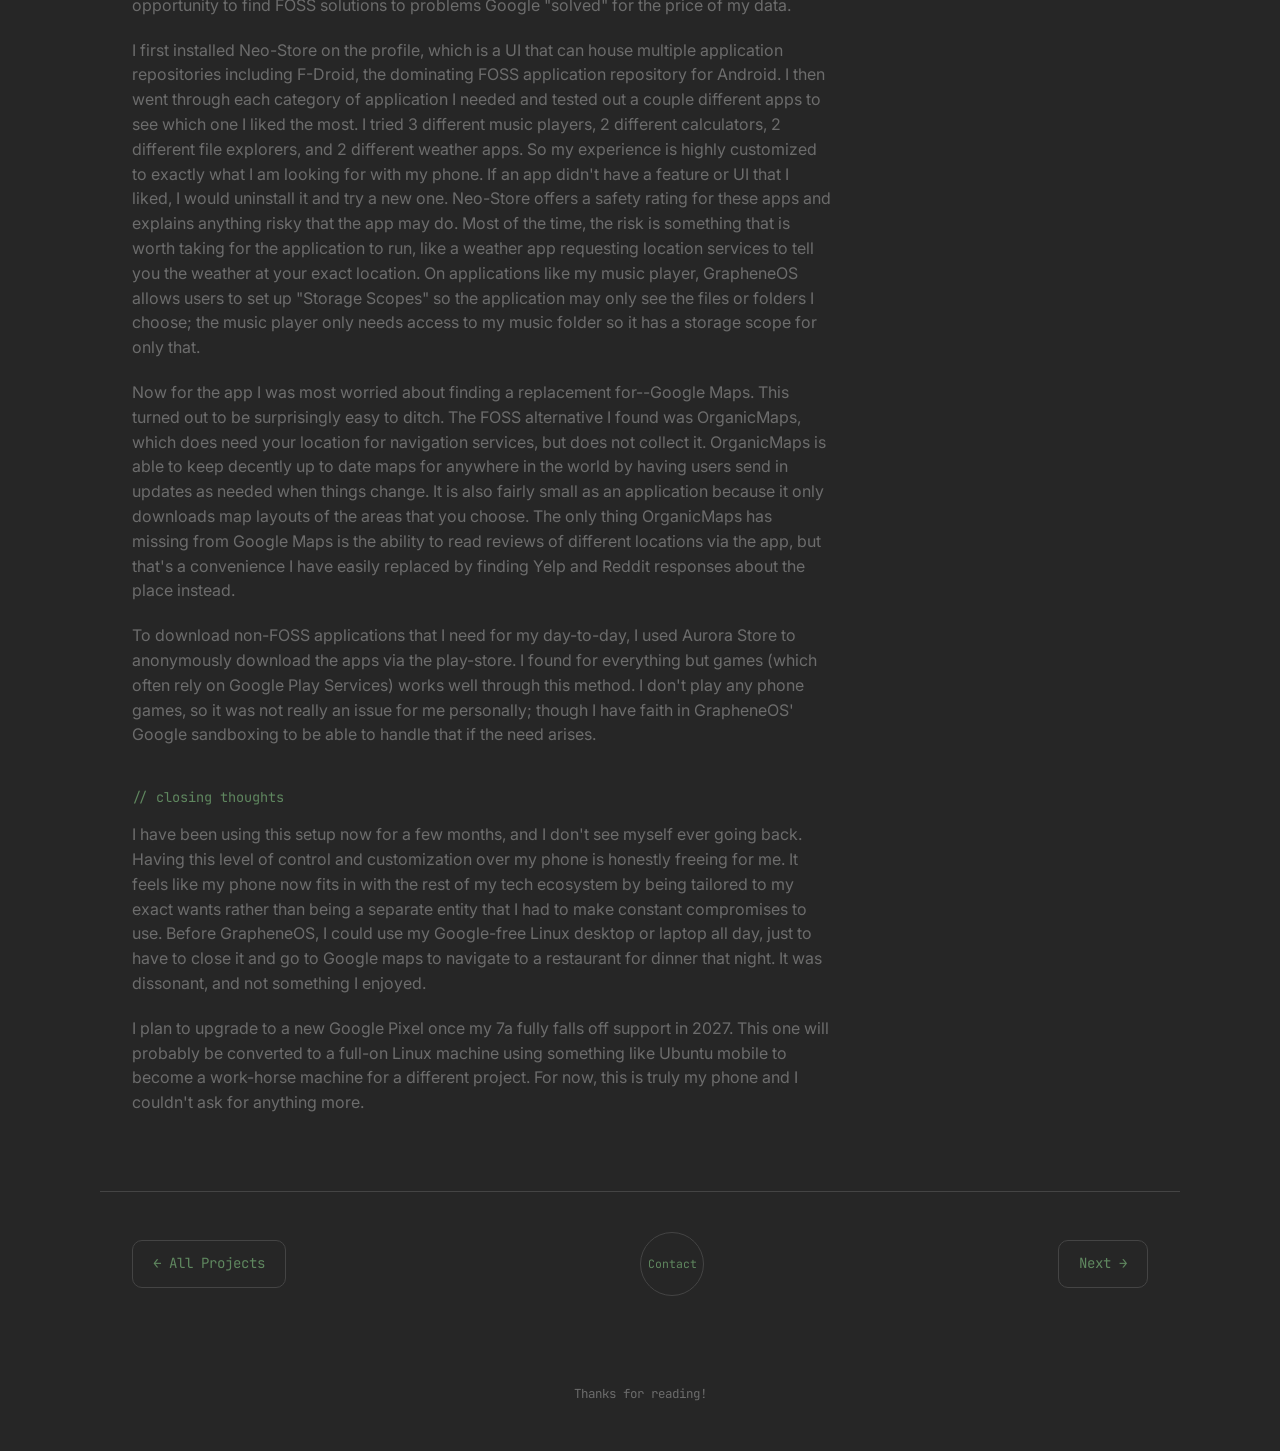
==== commit c182a7a1: "Update grapheneOS.html" ====
--- a/grapheneOS.html
+++ b/grapheneOS.html
@@ -107,7 +107,6 @@
           <p>These are my thoughts on the setup and use of the OS, and if I will keep it.</p>
           <div class="tags"><span>GrapheneOS</span><span>De-Google</span><span>FOSS</span></div>
         </div>
-        <div class="intro-picture" aria-hidden="true">Picture</div>
         <img class="intro-picture" src="grapheneOS.JPG" alt="My phone with GrapheneOS" width="400px">
       </div>
     </section>
